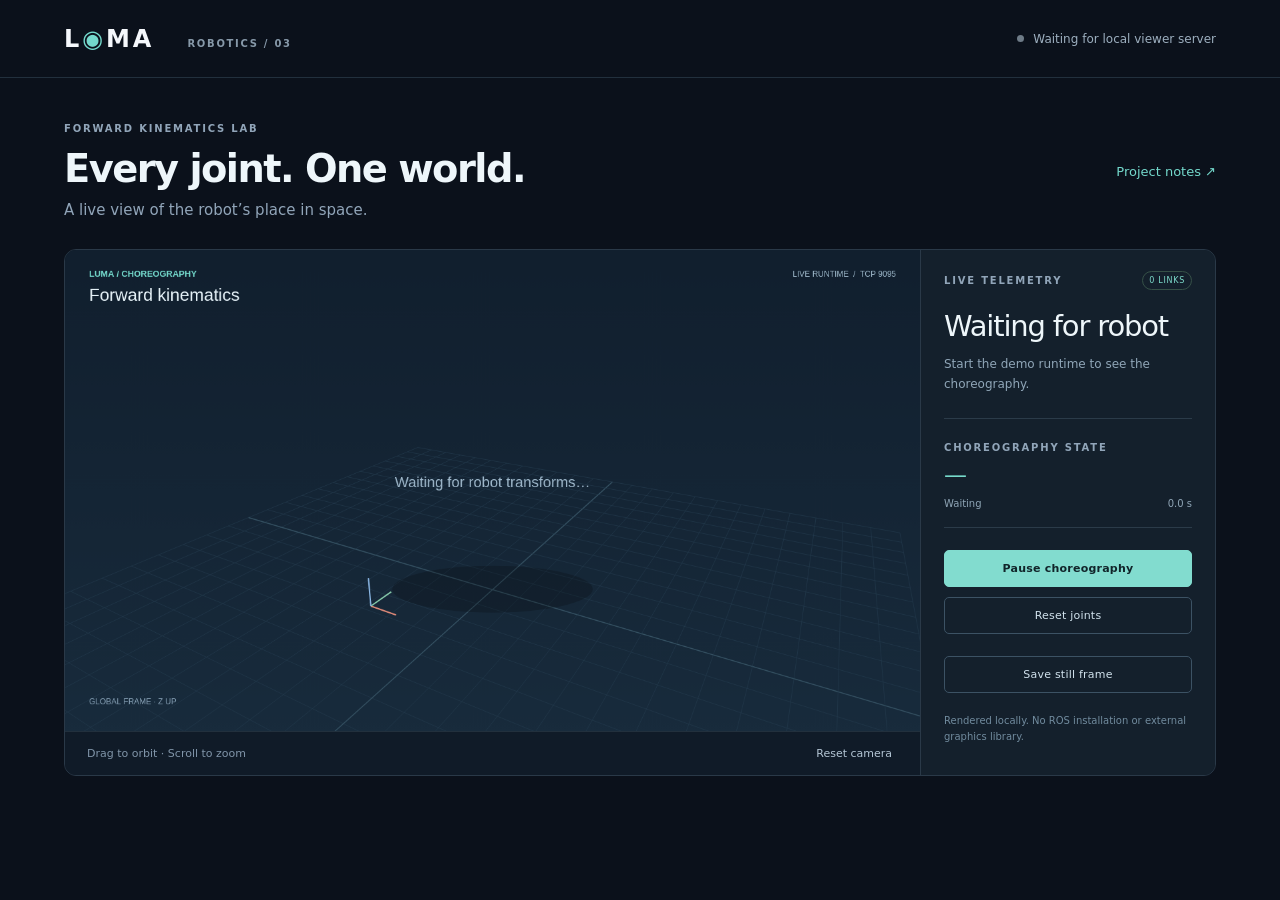
==== viewer/index.html @ 4637be3d "Update" ====
<!doctype html>
<html lang="en"><head><meta charset="utf-8"><meta name="viewport" content="width=device-width,initial-scale=1">
<title>Luma · Robot viewer</title><link rel="stylesheet" href="style.css"></head>
<body><header class="top"><a class="brand" href="../portfolio/">L<span>◉</span>MA <small>ROBOTICS / 03</small></a><div class="connection"><i id="connection-dot"></i><span id="connection">Connecting to runtime</span></div></header>
<main><div class="heading"><div><p class="eyebrow">FORWARD KINEMATICS LAB</p><h1>Every joint. One world.</h1><p class="intro">A live view of the robot’s place in space.</p></div><a class="text-link" href="../portfolio/">Project notes ↗</a></div>
<section class="workspace"><div class="stage"><canvas id="scene" width="1280" height="720" aria-label="Interactive 3D robot visualization. Drag to orbit and scroll to zoom."></canvas><div class="stage-footer"><span>Drag to orbit · Scroll to zoom</span><button id="camera" class="quiet">Reset camera</button></div><div id="timeline" class="timeline" hidden><button id="play" aria-label="Pause replay">Ⅱ</button><input id="scrub" aria-label="Replay position" type="range" min="0" max="20" step=".01" value="0"><span id="time">0:00 / 0:20</span></div></div>
<aside><div class="panel-title"><span class="eyebrow" id="mode">LIVE TELEMETRY</span><span class="badge" id="link-count">0 LINKS</span></div><h2 id="robot-name">Waiting for robot</h2><p class="muted" id="description">Start the demo runtime to see the choreography.</p><div class="state-block"><span class="eyebrow">CHOREOGRAPHY STATE</span><strong id="state">—</strong><div class="state-meta"><span id="running">Waiting</span><span id="state-time">0.0 s</span></div></div><div class="joint-list" id="joints"></div><div class="controls" id="live-controls"><button id="toggle" class="primary">Pause choreography</button><button id="reset" class="secondary">Reset joints</button></div><div class="controls" id="replay-controls" hidden><button id="export" class="primary">Export video</button><a id="download" class="secondary" hidden download="demo.webm">Download WebM</a><p id="export-status" class="muted">Record this actual runtime replay as a 1280 × 720 WebM.</p></div><div class="controls" id="still-controls"><button id="poster" class="secondary">Save still frame</button><a id="poster-download" class="secondary" hidden download="poster.png">Download still frame</a></div><p class="footnote">Rendered locally. No ROS installation or external graphics library.</p></aside></section>
<p id="notice" role="status" class="notice"></p></main><script src="viewer.js"></script></body></html>
---- viewer/style.css ----
@font-face{font-family:Lab;src:local("Segoe UI"),local("Arial")}*{box-sizing:border-box}body{margin:0;background:#0b111b;color:#eef6fa;font-family:Lab,system-ui,sans-serif;font-size:15px}.top{height:78px;display:flex;align-items:center;justify-content:space-between;border-bottom:1px solid #22303d;padding:0 5vw}.brand{font-size:24px;letter-spacing:.12em;font-weight:800;color:#f5f8fc;text-decoration:none}.brand span{color:#74d9cc}.brand small{margin-left:22px;font-size:10px;letter-spacing:.17em;color:#8799a9}.connection{display:flex;gap:9px;align-items:center;color:#9dafbf;font-size:12px}.connection i{width:7px;height:7px;border-radius:50%;background:#6e7b87}.connection i.on{background:#74d9cc;box-shadow:0 0 15px #74d9cc55}main{max-width:1530px;margin:auto;padding:45px 5vw 28px}.heading{display:flex;align-items:center;justify-content:space-between;margin-bottom:30px}.eyebrow{font-size:10px;letter-spacing:.18em;font-weight:700;color:#91a5b9;margin:0 0 12px}h1{font-size:clamp(28px,3vw,42px);font-weight:600;letter-spacing:-.04em;margin:0 0 10px}.intro{color:#91a5b9;margin:0}.text-link{color:#74d9cc;text-decoration:none;font-size:13px}.workspace{display:grid;grid-template-columns:minmax(0,1fr) 295px;border:1px solid #2a3948;border-radius:12px;overflow:hidden;background:#121c28}.stage{min-width:0;background:#101b28}canvas{display:block;width:100%;height:auto;aspect-ratio:16/9;touch-action:none;cursor:grab}canvas:active{cursor:grabbing}.stage-footer{display:flex;align-items:center;justify-content:space-between;padding:14px 22px;font-size:11px;color:#8095a9;border-top:1px solid #22303d}button,a{touch-action:manipulation}button{font:inherit;cursor:pointer}button:focus-visible,a:focus-visible,input:focus-visible{outline:2px solid #f2ba6a;outline-offset:4px}.quiet{background:none;border:0;color:#b4c6d5;font-size:11px}.timeline{display:flex;gap:13px;padding:12px 22px;align-items:center;border-top:1px solid #22303d}.timeline button{border:0;background:#263647;color:#d7e8f2;border-radius:5px;padding:6px 10px}.timeline input{min-width:20px;flex:1;accent-color:#78d9cb}.timeline span{font-size:10px;white-space:nowrap;color:#9bb0c1}aside{border-left:1px solid #2a3948;padding:25px 23px;background:#14202c}.panel-title{display:flex;justify-content:space-between;align-items:start}.badge{font-size:8px;letter-spacing:.09em;border:1px solid #355047;border-radius:10px;padding:4px 6px;color:#7ddccc;margin-top:-4px}h2{font-size:29px;font-weight:500;letter-spacing:-.04em;margin:11px 0}.muted{font-size:12px;line-height:1.7;color:#90a6b8;margin:0}.state-block{border-top:1px solid #2b3b49;border-bottom:1px solid #2b3b49;padding:23px 0 18px;margin:23px 0 20px}.state-block .eyebrow{display:block;margin-bottom:9px}.state-block strong{font-size:23px;color:#77dbcc;font-weight:500;text-transform:capitalize}.state-meta{display:flex;justify-content:space-between;font-size:10px;color:#8fa5b6;margin-top:10px}.joint{margin:0 0 12px}.joint-label{display:flex;justify-content:space-between;font-size:10px;color:#a5bacb;margin-bottom:6px}.joint-label b{font-weight:400;color:#e1ebf3;font-variant-numeric:tabular-nums}.track{height:3px;background:#293b4a;border-radius:4px;overflow:hidden}.track i{height:3px;display:block;width:50%;background:#6cbdb7}.controls{display:grid;gap:10px;margin-top:22px}.primary,.secondary{padding:11px 14px;border-radius:5px;text-align:center;font-size:11px;letter-spacing:.02em;text-decoration:none}.primary{background:#82dccf;color:#11252a;border:1px solid #82dccf;font-weight:600}.primary:hover{background:#a2eee3}.secondary{color:#d1e2ed;background:transparent;border:1px solid #3c5264}.secondary:hover{background:#243745}button:disabled{opacity:.55;cursor:wait}.footnote{font-size:10px;line-height:1.6;color:#718b9e;margin:20px 0 0}.notice{font-size:12px;color:#e6be7c;min-height:16px;margin:14px 0 0}[hidden]{display:none!important}@media(max-width:1000px){.workspace{grid-template-columns:minmax(0,1fr) 250px}aside{padding:20px 18px}.brand small{display:none}main{padding-top:30px}.joint{margin-bottom:10px}}@media(max-width:760px){.top{height:64px;padding:0 22px}main{padding:28px 18px}.heading{margin-bottom:23px}.heading .text-link{display:none}.workspace{grid-template-columns:1fr}aside{border-left:0;border-top:1px solid #2a3948;display:grid;grid-template-columns:1fr 1fr;gap:0 25px}.panel-title,.footnote{grid-column:1/-1}.panel-title .eyebrow{margin-bottom:0}h2{grid-column:1/-1}.muted{grid-column:1/-1}.state-block{grid-column:1;margin-top:18px}.joint-list{grid-column:2;grid-row:4/6;margin-top:18px}.controls{grid-column:1;margin-top:0}.stage-footer{font-size:10px;padding:12px 15px}.connection{font-size:10px}.brand{font-size:21px}.timeline{padding:12px 15px}.footnote{margin-top:18px}.intro{font-size:13px}}

.embedded .top,.embedded .heading,.embedded .footnote,.embedded .controls{display:none}.embedded main{max-width:none;padding:0}.embedded .workspace{border:0;border-radius:0}.embedded .notice{margin:0;padding:0 15px;min-height:0}.embedded aside{padding-top:22px;padding-bottom:15px}
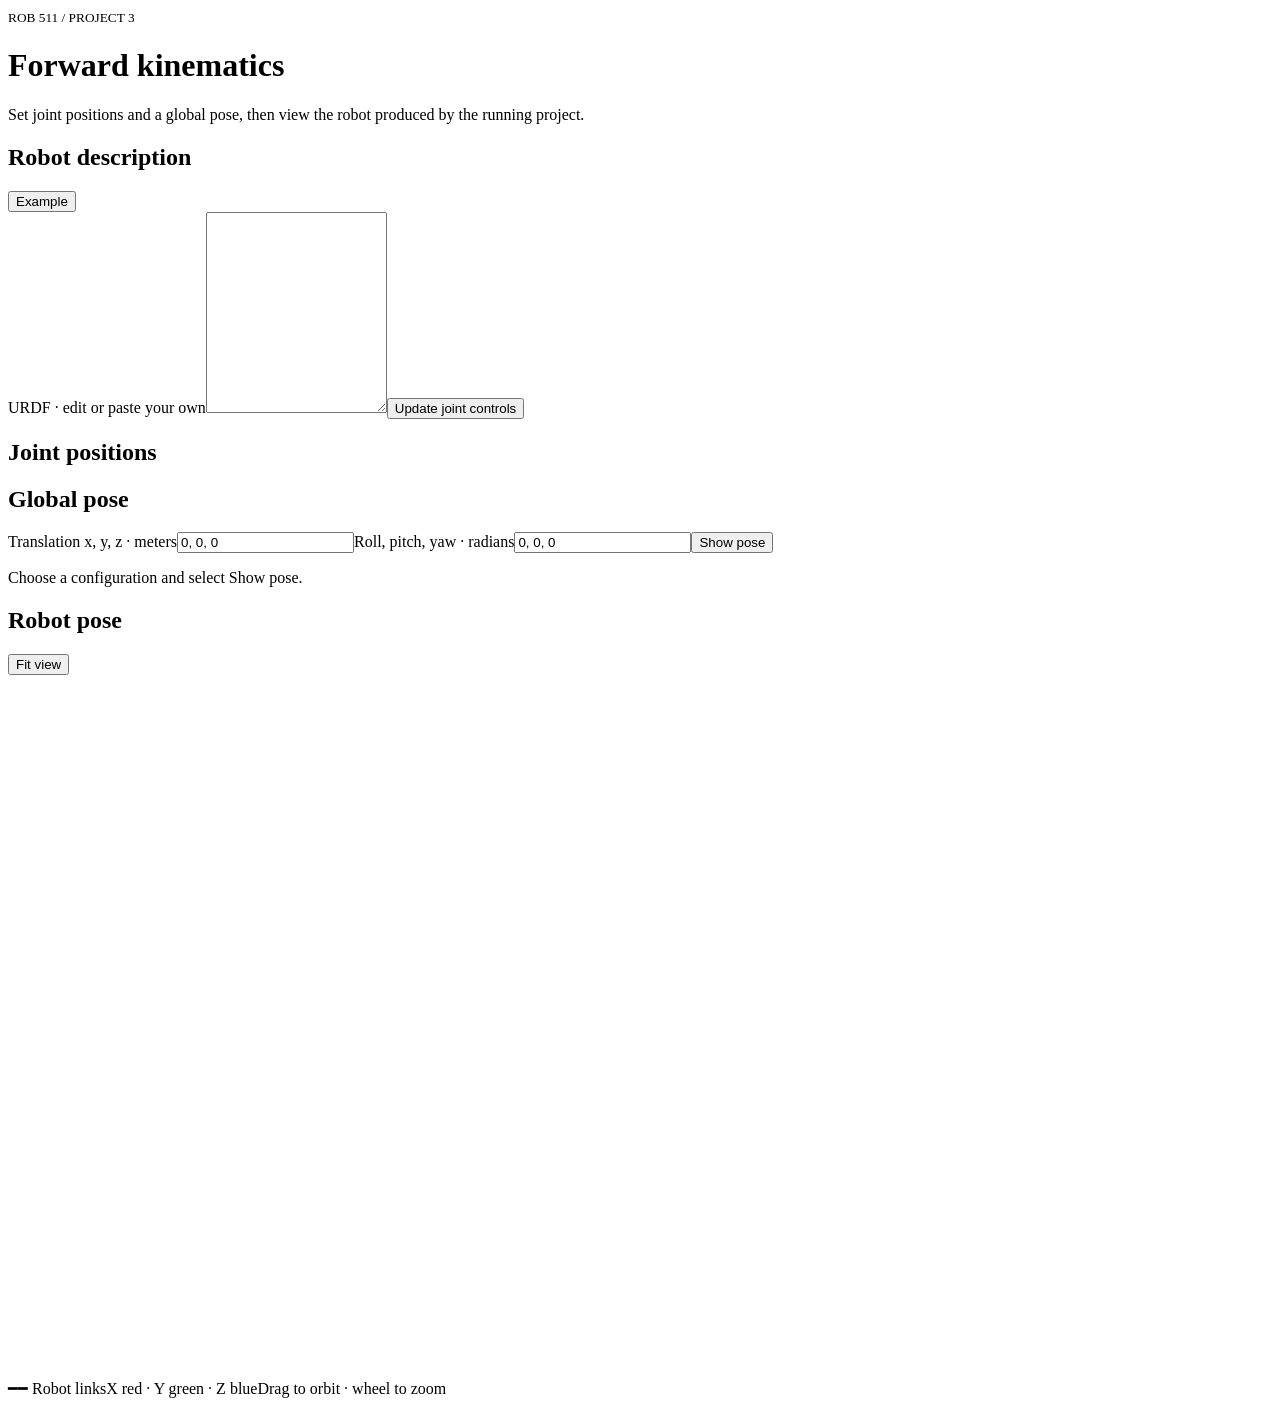
==== commit fc3a3471: "FINAL WITH TESTS" ====
--- a/viewer/index.html
+++ b/viewer/index.html
@@ -1,8 +1,5 @@
 <!doctype html>
-<html lang="en"><head><meta charset="utf-8"><meta name="viewport" content="width=device-width,initial-scale=1">
-<title>Luma · Robot viewer</title><link rel="stylesheet" href="style.css"></head>
-<body><header class="top"><a class="brand" href="../portfolio/">L<span>◉</span>MA <small>ROBOTICS / 03</small></a><div class="connection"><i id="connection-dot"></i><span id="connection">Connecting to runtime</span></div></header>
-<main><div class="heading"><div><p class="eyebrow">FORWARD KINEMATICS LAB</p><h1>Every joint. One world.</h1><p class="intro">A live view of the robot’s place in space.</p></div><a class="text-link" href="../portfolio/">Project notes ↗</a></div>
-<section class="workspace"><div class="stage"><canvas id="scene" width="1280" height="720" aria-label="Interactive 3D robot visualization. Drag to orbit and scroll to zoom."></canvas><div class="stage-footer"><span>Drag to orbit · Scroll to zoom</span><button id="camera" class="quiet">Reset camera</button></div><div id="timeline" class="timeline" hidden><button id="play" aria-label="Pause replay">Ⅱ</button><input id="scrub" aria-label="Replay position" type="range" min="0" max="20" step=".01" value="0"><span id="time">0:00 / 0:20</span></div></div>
-<aside><div class="panel-title"><span class="eyebrow" id="mode">LIVE TELEMETRY</span><span class="badge" id="link-count">0 LINKS</span></div><h2 id="robot-name">Waiting for robot</h2><p class="muted" id="description">Start the demo runtime to see the choreography.</p><div class="state-block"><span class="eyebrow">CHOREOGRAPHY STATE</span><strong id="state">—</strong><div class="state-meta"><span id="running">Waiting</span><span id="state-time">0.0 s</span></div></div><div class="joint-list" id="joints"></div><div class="controls" id="live-controls"><button id="toggle" class="primary">Pause choreography</button><button id="reset" class="secondary">Reset joints</button></div><div class="controls" id="replay-controls" hidden><button id="export" class="primary">Export video</button><a id="download" class="secondary" hidden download="demo.webm">Download WebM</a><p id="export-status" class="muted">Record this actual runtime replay as a 1280 × 720 WebM.</p></div><div class="controls" id="still-controls"><button id="poster" class="secondary">Save still frame</button><a id="poster-download" class="secondary" hidden download="poster.png">Download still frame</a></div><p class="footnote">Rendered locally. No ROS installation or external graphics library.</p></aside></section>
-<p id="notice" role="status" class="notice"></p></main><script src="viewer.js"></script></body></html>
+<html lang="en"><head><meta charset="utf-8"><meta name="viewport" content="width=device-width,initial-scale=1"><title>Project 3 · Kinematics visualizer</title><link rel="stylesheet" href="/style.css"></head>
+<body><header><small>ROB 511 / PROJECT 3</small><h1>Forward kinematics</h1><p>Set joint positions and a global pose, then view the robot produced by the running project.</p></header>
+<main><aside><section><div class="section-title"><h2>Robot description</h2><button id="sample" class="subtle">Example</button></div><label for="urdf">URDF · edit or paste your own</label><textarea id="urdf" spellcheck="false" rows="13"></textarea><button id="parse" class="subtle">Update joint controls</button></section><section><h2>Joint positions</h2><div id="joints"></div></section><section><h2>Global pose</h2><label for="xyz">Translation x, y, z · meters</label><input id="xyz" value="0, 0, 0"><label for="rpy">Roll, pitch, yaw · radians</label><input id="rpy" value="0, 0, 0"><button id="apply">Show pose</button><p id="notice" role="status">Choose a configuration and select Show pose.</p></section></aside>
+<div class="workspace"><section class="scene-panel"><div class="section-title"><h2 id="robot-name">Robot pose</h2><button id="fit" class="subtle">Fit view</button></div><canvas id="scene" width="1080" height="700" aria-label="Robot pose from the running project"></canvas><div class="legend"><span class="links">━━ Robot links</span><span>X red · Y green · Z blue</span><span>Drag to orbit · wheel to zoom</span></div></section></div></main><script src="/viewer.js"></script></body></html>
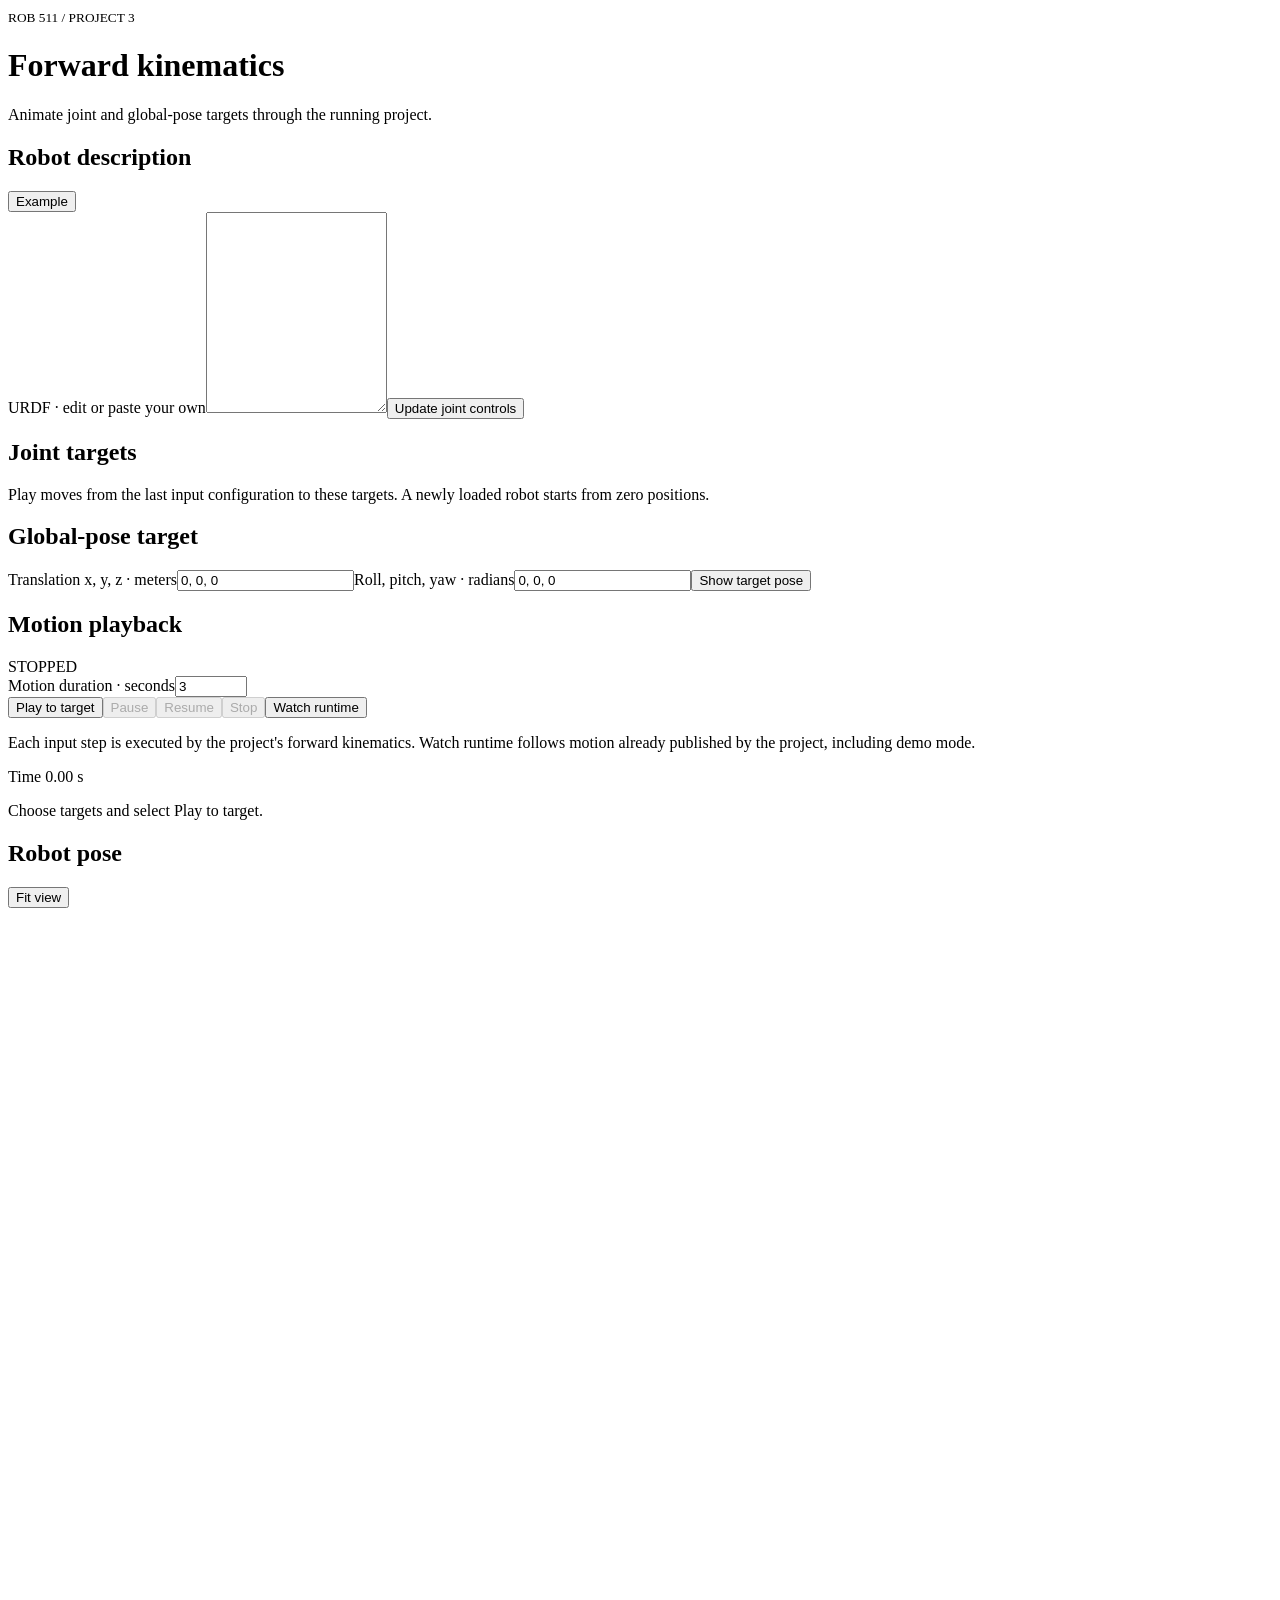
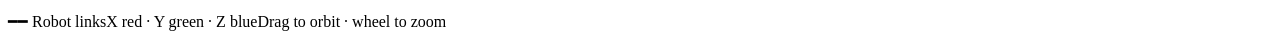
==== commit 0645c642: "BACKUP" ====
--- a/viewer/index.html
+++ b/viewer/index.html
@@ -1,5 +1,5 @@
-<!doctype html>
-<html lang="en"><head><meta charset="utf-8"><meta name="viewport" content="width=device-width,initial-scale=1"><title>Project 3 · Kinematics visualizer</title><link rel="stylesheet" href="/style.css"></head>
-<body><header><small>ROB 511 / PROJECT 3</small><h1>Forward kinematics</h1><p>Set joint positions and a global pose, then view the robot produced by the running project.</p></header>
-<main><aside><section><div class="section-title"><h2>Robot description</h2><button id="sample" class="subtle">Example</button></div><label for="urdf">URDF · edit or paste your own</label><textarea id="urdf" spellcheck="false" rows="13"></textarea><button id="parse" class="subtle">Update joint controls</button></section><section><h2>Joint positions</h2><div id="joints"></div></section><section><h2>Global pose</h2><label for="xyz">Translation x, y, z · meters</label><input id="xyz" value="0, 0, 0"><label for="rpy">Roll, pitch, yaw · radians</label><input id="rpy" value="0, 0, 0"><button id="apply">Show pose</button><p id="notice" role="status">Choose a configuration and select Show pose.</p></section></aside>
-<div class="workspace"><section class="scene-panel"><div class="section-title"><h2 id="robot-name">Robot pose</h2><button id="fit" class="subtle">Fit view</button></div><canvas id="scene" width="1080" height="700" aria-label="Robot pose from the running project"></canvas><div class="legend"><span class="links">━━ Robot links</span><span>X red · Y green · Z blue</span><span>Drag to orbit · wheel to zoom</span></div></section></div></main><script src="/viewer.js"></script></body></html>
+<!doctype html>
+<html lang="en"><head><meta charset="utf-8"><meta name="viewport" content="width=device-width,initial-scale=1"><title>Project 3 · Kinematics visualizer</title><link rel="stylesheet" href="/style.css"></head>
+<body><header><small>ROB 511 / PROJECT 3</small><h1>Forward kinematics</h1><p>Animate joint and global-pose targets through the running project.</p></header>
+<main><aside><section><div class="section-title"><h2>Robot description</h2><button id="sample" class="subtle">Example</button></div><label for="urdf">URDF · edit or paste your own</label><textarea id="urdf" spellcheck="false" rows="13"></textarea><button id="parse" class="subtle">Update joint controls</button></section><section><h2>Joint targets</h2><div id="joints"></div><p class="explanation">Play moves from the last input configuration to these targets. A newly loaded robot starts from zero positions.</p></section><section><h2>Global-pose target</h2><label for="xyz">Translation x, y, z · meters</label><input id="xyz" value="0, 0, 0"><label for="rpy">Roll, pitch, yaw · radians</label><input id="rpy" value="0, 0, 0"><button id="apply" class="subtle">Show target pose</button></section></aside>
+<div class="workspace"><section class="playback-panel"><div class="section-title"><h2>Motion playback</h2><span id="playback-mode" class="mode">STOPPED</span></div><label for="duration">Motion duration · seconds</label><input id="duration" type="number" min="0.2" max="120" step="0.5" value="3"><div class="playback-buttons"><button id="play">Play to target</button><button id="pause" class="subtle" disabled>Pause</button><button id="resume" class="subtle" disabled>Resume</button><button id="stop" class="subtle" disabled>Stop</button><button id="watch" class="subtle">Watch runtime</button></div><p class="explanation">Each input step is executed by the project's forward kinematics. Watch runtime follows motion already published by the project, including demo mode.</p><div class="playback-time">Time <output id="clock">0.00 s</output></div><p id="notice" role="status">Choose targets and select Play to target.</p></section><section class="scene-panel"><div class="section-title"><h2 id="robot-name">Robot pose</h2><button id="fit" class="subtle">Fit view</button></div><canvas id="scene" width="1080" height="700" aria-label="Robot pose from the running project"></canvas><div class="legend"><span class="links">━━ Robot links</span><span>X red · Y green · Z blue</span><span>Drag to orbit · wheel to zoom</span></div></section></div></main><script src="/viewer.js"></script></body></html>
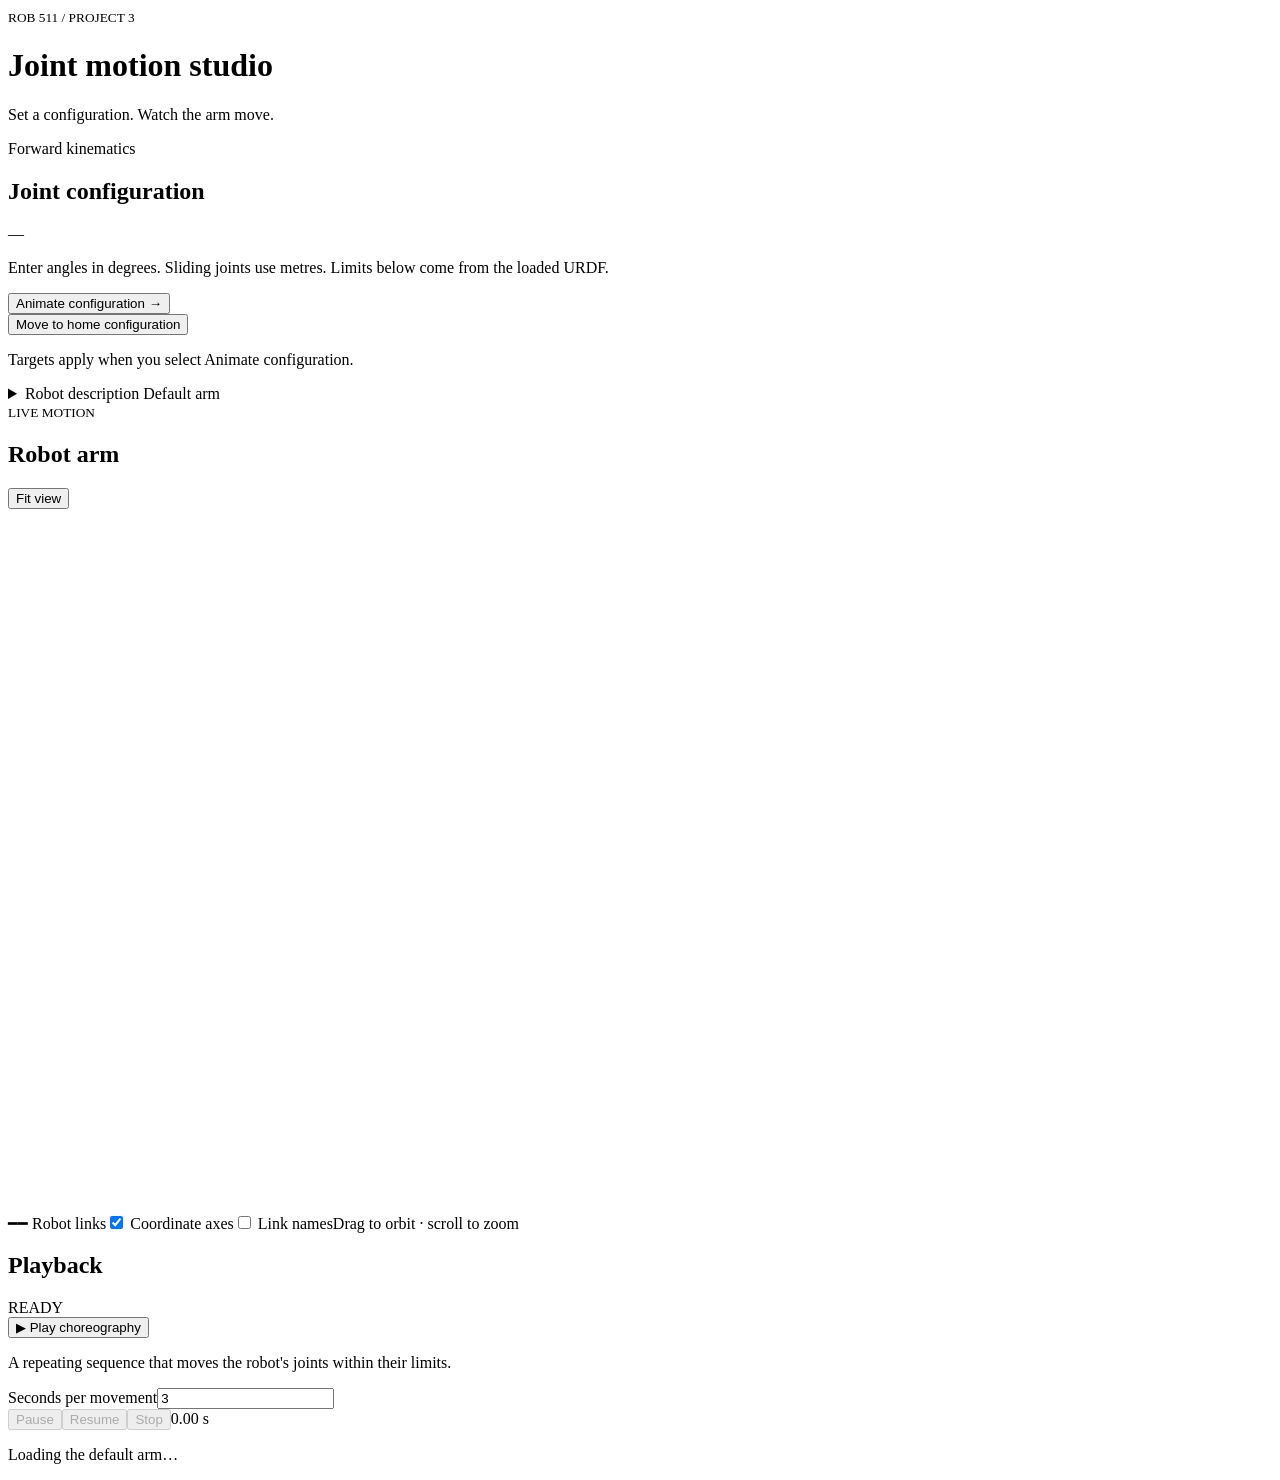
==== commit daa922d7: "Updated Visualizer" ====
--- a/viewer/index.html
+++ b/viewer/index.html
@@ -1,5 +1,34 @@
 <!doctype html>
-<html lang="en"><head><meta charset="utf-8"><meta name="viewport" content="width=device-width,initial-scale=1"><title>Project 3 · Kinematics visualizer</title><link rel="stylesheet" href="/style.css"></head>
-<body><header><small>ROB 511 / PROJECT 3</small><h1>Forward kinematics</h1><p>Animate joint and global-pose targets through the running project.</p></header>
-<main><aside><section><div class="section-title"><h2>Robot description</h2><button id="sample" class="subtle">Example</button></div><label for="urdf">URDF · edit or paste your own</label><textarea id="urdf" spellcheck="false" rows="13"></textarea><button id="parse" class="subtle">Update joint controls</button></section><section><h2>Joint targets</h2><div id="joints"></div><p class="explanation">Play moves from the last input configuration to these targets. A newly loaded robot starts from zero positions.</p></section><section><h2>Global-pose target</h2><label for="xyz">Translation x, y, z · meters</label><input id="xyz" value="0, 0, 0"><label for="rpy">Roll, pitch, yaw · radians</label><input id="rpy" value="0, 0, 0"><button id="apply" class="subtle">Show target pose</button></section></aside>
-<div class="workspace"><section class="playback-panel"><div class="section-title"><h2>Motion playback</h2><span id="playback-mode" class="mode">STOPPED</span></div><label for="duration">Motion duration · seconds</label><input id="duration" type="number" min="0.2" max="120" step="0.5" value="3"><div class="playback-buttons"><button id="play">Play to target</button><button id="pause" class="subtle" disabled>Pause</button><button id="resume" class="subtle" disabled>Resume</button><button id="stop" class="subtle" disabled>Stop</button><button id="watch" class="subtle">Watch runtime</button></div><p class="explanation">Each input step is executed by the project's forward kinematics. Watch runtime follows motion already published by the project, including demo mode.</p><div class="playback-time">Time <output id="clock">0.00 s</output></div><p id="notice" role="status">Choose targets and select Play to target.</p></section><section class="scene-panel"><div class="section-title"><h2 id="robot-name">Robot pose</h2><button id="fit" class="subtle">Fit view</button></div><canvas id="scene" width="1080" height="700" aria-label="Robot pose from the running project"></canvas><div class="legend"><span class="links">━━ Robot links</span><span>X red · Y green · Z blue</span><span>Drag to orbit · wheel to zoom</span></div></section></div></main><script src="/viewer.js"></script></body></html>
+<html lang="en">
+<head><meta charset="utf-8"><meta name="viewport" content="width=device-width,initial-scale=1"><title>Project 3 · Joint motion studio</title><link rel="stylesheet" href="/style.css"></head>
+<body>
+<header><div><small>ROB 511 / PROJECT 3</small><h1>Joint motion studio</h1><p>Set a configuration. Watch the arm move.</p></div><span class="header-tag">Forward kinematics</span></header>
+<main>
+  <aside>
+    <section class="targets-panel">
+      <div class="section-title"><h2>Joint configuration</h2><span id="joint-count" class="badge">—</span></div>
+      <p class="explanation">Enter angles in degrees. Sliding joints use metres. Limits below come from the loaded URDF.</p>
+      <form id="configuration-form"><div id="joints"></div><button id="play" type="submit">Animate configuration <span aria-hidden="true">→</span></button></form>
+      <button id="reset" class="subtle full">Move to home configuration</button>
+      <p class="hint">Targets apply when you select Animate configuration.</p>
+    </section>
+    <details class="robot-details"><summary>Robot description <span id="robot-source">Default arm</span></summary><div class="details-content">
+      <div class="robot-actions"><button id="sample" class="subtle">Use default arm</button><label class="file-button" for="urdf-file">Open URDF file</label><input id="urdf-file" type="file" accept=".urdf,.xml,text/xml,application/xml" hidden></div>
+      <label for="urdf">URDF · paste or edit</label><textarea id="urdf" spellcheck="false" rows="12"></textarea>
+      <button id="parse" class="subtle full">Load this URDF</button><p class="hint">Loading a robot displays its home configuration: zero, or the closest value inside its limits.</p>
+    </div></details>
+  </aside>
+  <div class="workspace">
+    <section class="scene-panel"><div class="section-title"><div><small>LIVE MOTION</small><h2 id="robot-name">Robot arm</h2></div><button id="fit" class="subtle">Fit view</button></div>
+      <canvas id="scene" width="1080" height="700" aria-label="Animated robot pose from the running project"></canvas>
+      <div class="legend"><span class="links">━━ Robot links</span><label><input id="show-axes" type="checkbox" checked> Coordinate axes</label><label><input id="show-labels" type="checkbox"> Link names</label><span>Drag to orbit · scroll to zoom</span></div>
+    </section>
+    <section class="playback-panel">
+      <div class="section-title"><h2>Playback</h2><span id="playback-mode" class="mode">READY</span></div>
+      <div class="playback-main"><div class="choreography"><button id="choreography">▶ Play choreography</button><p class="hint">A repeating sequence that moves the robot's joints within their limits.</p></div><label class="duration-label" for="duration">Seconds per movement<input id="duration" type="number" min="0.2" max="120" step="any" value="3"></label></div>
+      <div class="transport"><button id="pause" class="subtle" disabled>Pause</button><button id="resume" class="subtle" disabled>Resume</button><button id="stop" class="subtle" disabled>Stop</button><output id="clock">0.00 s</output></div>
+      <div class="progress-track"><div id="progress"></div></div><p id="notice" role="status" aria-live="polite">Loading the default arm…</p>
+    </section>
+  </div>
+</main><script src="/viewer.js"></script>
+</body></html>
